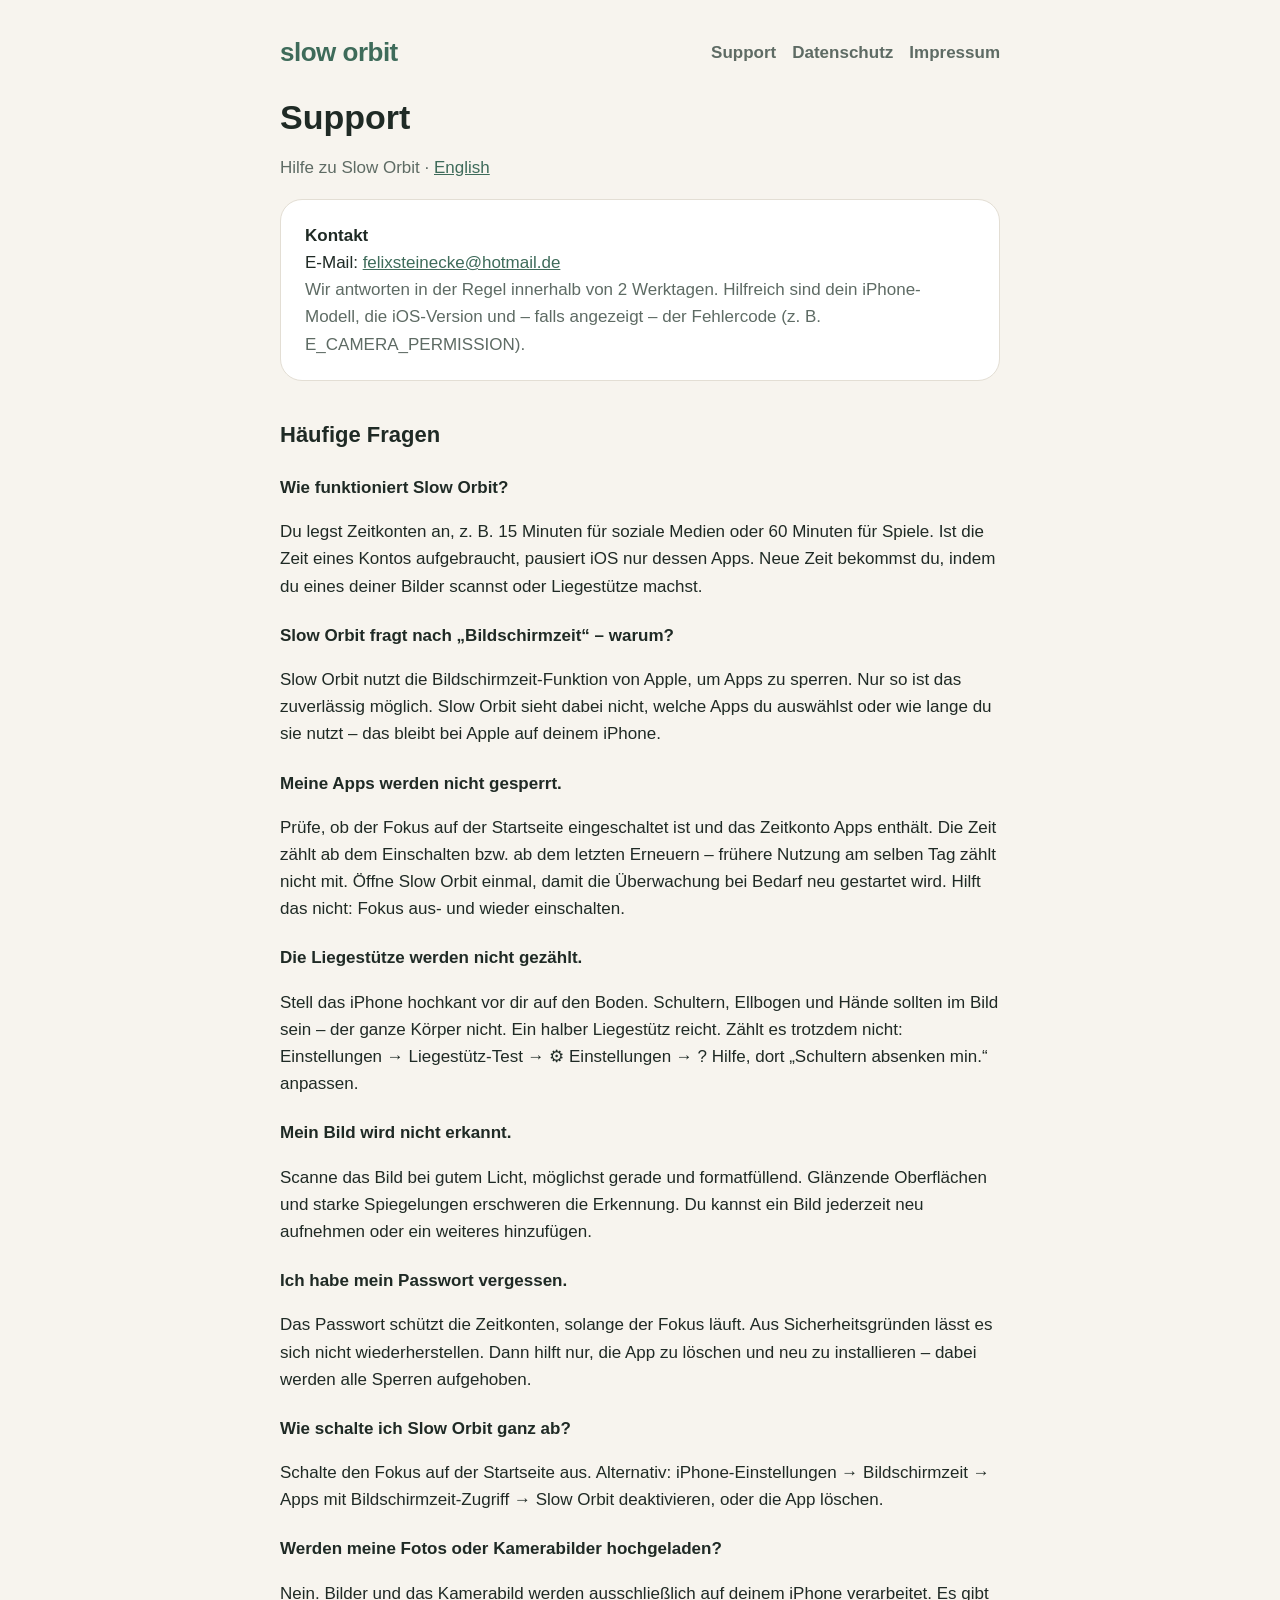
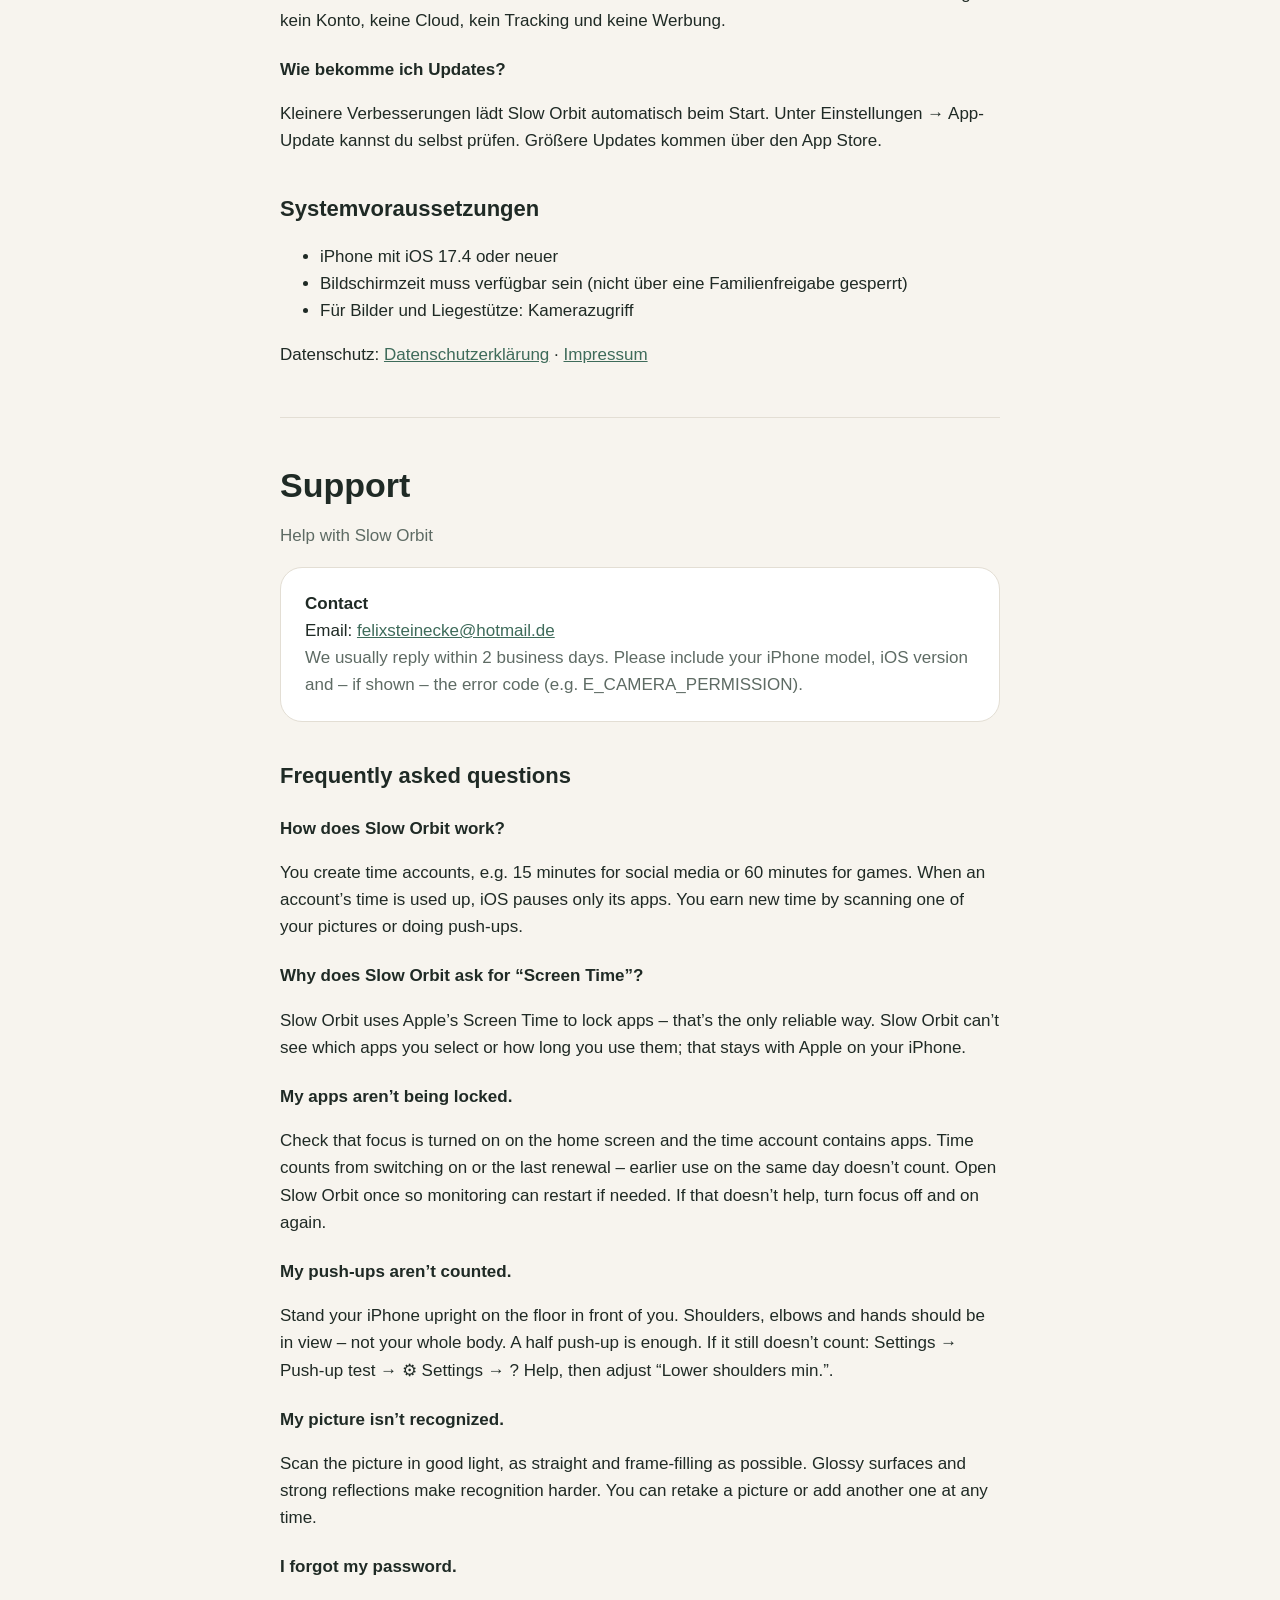
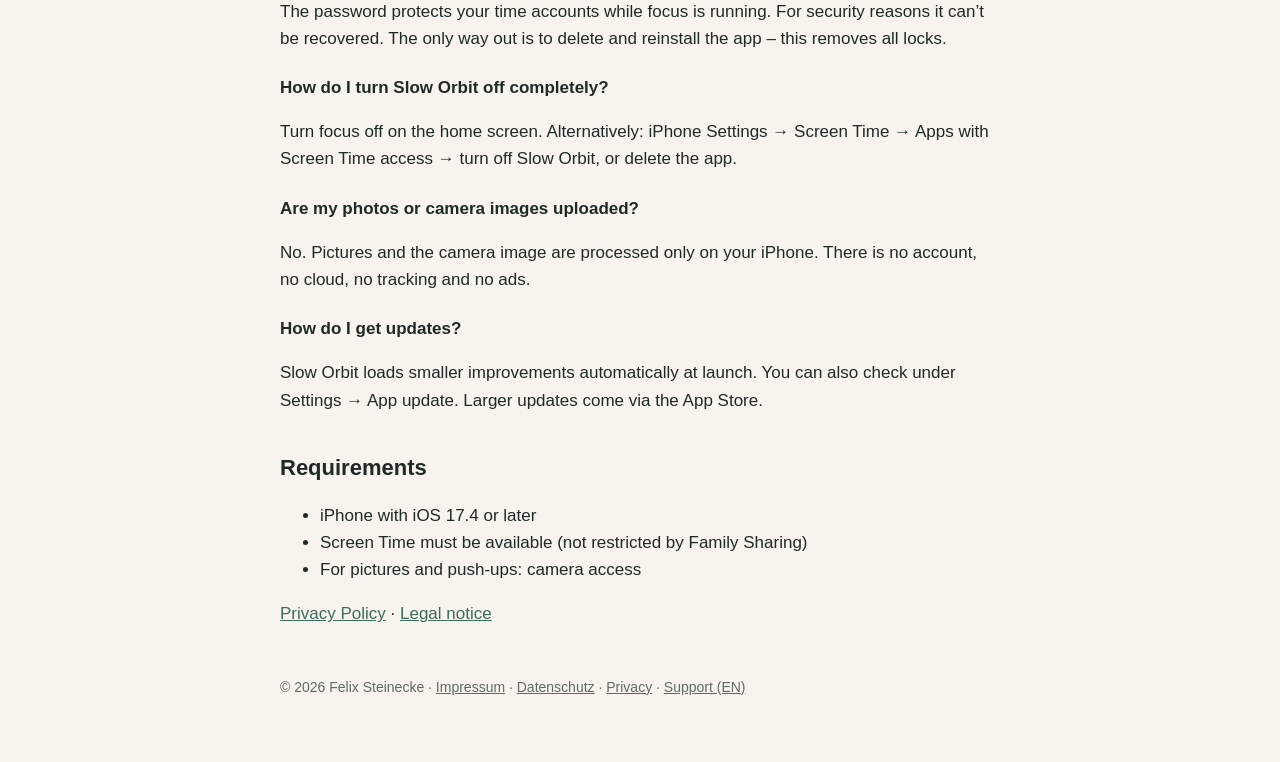
==== support.html @ e61124f1 "Add files via upload" ====
<!DOCTYPE html>
<html lang="de"><head><meta charset="utf-8"><meta name="viewport" content="width=device-width,initial-scale=1">
<title>Support – Slow Orbit</title><meta name="description" content="Slow Orbit – weniger Handy, mehr Leben."><link rel="stylesheet" href="style.css"><link rel="icon" href="icon.png"></head>
<body><main>
<header><a class="logo" href="index.html">slow orbit</a><nav><a href="support.html">Support</a><a href="datenschutz.html">Datenschutz</a><a href="impressum.html">Impressum</a></nav></header>
<h1>Support</h1><p class="mute">Hilfe zu Slow Orbit · <a href="#en">English</a></p>
<div class="card"><b>Kontakt</b><br>E-Mail: <a href="mailto:felixsteinecke@hotmail.de">felixsteinecke@hotmail.de</a><br><span class="mute">Wir antworten in der Regel innerhalb von 2 Werktagen. Hilfreich sind dein iPhone-Modell, die iOS-Version und – falls angezeigt – der Fehlercode (z. B. E_CAMERA_PERMISSION).</span></div>
<h2>Häufige Fragen</h2><h3>Wie funktioniert Slow Orbit?</h3><p>Du legst Zeitkonten an, z. B. 15 Minuten für soziale Medien oder 60 Minuten für Spiele. Ist die Zeit eines Kontos aufgebraucht, pausiert iOS nur dessen Apps. Neue Zeit bekommst du, indem du eines deiner Bilder scannst oder Liegestütze machst.</p><h3>Slow Orbit fragt nach „Bildschirmzeit“ – warum?</h3><p>Slow Orbit nutzt die Bildschirmzeit-Funktion von Apple, um Apps zu sperren. Nur so ist das zuverlässig möglich. Slow Orbit sieht dabei nicht, welche Apps du auswählst oder wie lange du sie nutzt – das bleibt bei Apple auf deinem iPhone.</p><h3>Meine Apps werden nicht gesperrt.</h3><p>Prüfe, ob der Fokus auf der Startseite eingeschaltet ist und das Zeitkonto Apps enthält. Die Zeit zählt ab dem Einschalten bzw. ab dem letzten Erneuern – frühere Nutzung am selben Tag zählt nicht mit. Öffne Slow Orbit einmal, damit die Überwachung bei Bedarf neu gestartet wird. Hilft das nicht: Fokus aus- und wieder einschalten.</p><h3>Die Liegestütze werden nicht gezählt.</h3><p>Stell das iPhone hochkant vor dir auf den Boden. Schultern, Ellbogen und Hände sollten im Bild sein – der ganze Körper nicht. Ein halber Liegestütz reicht. Zählt es trotzdem nicht: Einstellungen → Liegestütz-Test → ⚙︎ Einstellungen → ? Hilfe, dort „Schultern absenken min.“ anpassen.</p><h3>Mein Bild wird nicht erkannt.</h3><p>Scanne das Bild bei gutem Licht, möglichst gerade und formatfüllend. Glänzende Oberflächen und starke Spiegelungen erschweren die Erkennung. Du kannst ein Bild jederzeit neu aufnehmen oder ein weiteres hinzufügen.</p><h3>Ich habe mein Passwort vergessen.</h3><p>Das Passwort schützt die Zeitkonten, solange der Fokus läuft. Aus Sicherheitsgründen lässt es sich nicht wiederherstellen. Dann hilft nur, die App zu löschen und neu zu installieren – dabei werden alle Sperren aufgehoben.</p><h3>Wie schalte ich Slow Orbit ganz ab?</h3><p>Schalte den Fokus auf der Startseite aus. Alternativ: iPhone-Einstellungen → Bildschirmzeit → Apps mit Bildschirmzeit-Zugriff → Slow Orbit deaktivieren, oder die App löschen.</p><h3>Werden meine Fotos oder Kamerabilder hochgeladen?</h3><p>Nein. Bilder und das Kamerabild werden ausschließlich auf deinem iPhone verarbeitet. Es gibt kein Konto, keine Cloud, kein Tracking und keine Werbung.</p><h3>Wie bekomme ich Updates?</h3><p>Kleinere Verbesserungen lädt Slow Orbit automatisch beim Start. Unter Einstellungen → App-Update kannst du selbst prüfen. Größere Updates kommen über den App Store.</p>
<h2>Systemvoraussetzungen</h2><ul><li>iPhone mit iOS 17.4 oder neuer</li><li>Bildschirmzeit muss verfügbar sein (nicht über eine Familienfreigabe gesperrt)</li><li>Für Bilder und Liegestütze: Kamerazugriff</li></ul>
<p>Datenschutz: <a href="datenschutz.html">Datenschutzerklärung</a> · <a href="impressum.html">Impressum</a></p>
<hr><h1 id="en">Support</h1><p class="mute">Help with Slow Orbit</p>
<div class="card"><b>Contact</b><br>Email: <a href="mailto:felixsteinecke@hotmail.de">felixsteinecke@hotmail.de</a><br><span class="mute">We usually reply within 2 business days. Please include your iPhone model, iOS version and – if shown – the error code (e.g. E_CAMERA_PERMISSION).</span></div>
<h2>Frequently asked questions</h2><h3>How does Slow Orbit work?</h3><p>You create time accounts, e.g. 15 minutes for social media or 60 minutes for games. When an account’s time is used up, iOS pauses only its apps. You earn new time by scanning one of your pictures or doing push-ups.</p><h3>Why does Slow Orbit ask for “Screen Time”?</h3><p>Slow Orbit uses Apple’s Screen Time to lock apps – that’s the only reliable way. Slow Orbit can’t see which apps you select or how long you use them; that stays with Apple on your iPhone.</p><h3>My apps aren’t being locked.</h3><p>Check that focus is turned on on the home screen and the time account contains apps. Time counts from switching on or the last renewal – earlier use on the same day doesn’t count. Open Slow Orbit once so monitoring can restart if needed. If that doesn’t help, turn focus off and on again.</p><h3>My push-ups aren’t counted.</h3><p>Stand your iPhone upright on the floor in front of you. Shoulders, elbows and hands should be in view – not your whole body. A half push-up is enough. If it still doesn’t count: Settings → Push-up test → ⚙︎ Settings → ? Help, then adjust “Lower shoulders min.”.</p><h3>My picture isn’t recognized.</h3><p>Scan the picture in good light, as straight and frame-filling as possible. Glossy surfaces and strong reflections make recognition harder. You can retake a picture or add another one at any time.</p><h3>I forgot my password.</h3><p>The password protects your time accounts while focus is running. For security reasons it can’t be recovered. The only way out is to delete and reinstall the app – this removes all locks.</p><h3>How do I turn Slow Orbit off completely?</h3><p>Turn focus off on the home screen. Alternatively: iPhone Settings → Screen Time → Apps with Screen Time access → turn off Slow Orbit, or delete the app.</p><h3>Are my photos or camera images uploaded?</h3><p>No. Pictures and the camera image are processed only on your iPhone. There is no account, no cloud, no tracking and no ads.</p><h3>How do I get updates?</h3><p>Slow Orbit loads smaller improvements automatically at launch. You can also check under Settings → App update. Larger updates come via the App Store.</p>
<h2>Requirements</h2><ul><li>iPhone with iOS 17.4 or later</li><li>Screen Time must be available (not restricted by Family Sharing)</li><li>For pictures and push-ups: camera access</li></ul>
<p><a href="datenschutz.html#en">Privacy Policy</a> · <a href="impressum.html#en">Legal notice</a></p>
<footer>© 2026 Felix Steinecke · <a href="impressum.html">Impressum</a> · <a href="datenschutz.html">Datenschutz</a> · <a href="datenschutz.html#en">Privacy</a> · <a href="support.html#en">Support (EN)</a></footer>
</main></body></html>
---- style.css ----
:root{--bg:#F7F4EE;--card:#fff;--ink:#1F2A25;--mute:#5E6B64;--accent:#3E6B5A;--line:#E3DED4}
@media (prefers-color-scheme:dark){:root{--bg:#111715;--card:#1A2320;--ink:#EEF2EE;--mute:#A7B4AC;--accent:#8FC1A9;--line:#2A3530}}
*{box-sizing:border-box}html{-webkit-text-size-adjust:100%}
body{margin:0;background:var(--bg);color:var(--ink);font:17px/1.6 -apple-system,BlinkMacSystemFont,"Segoe UI",Roboto,Helvetica,Arial,sans-serif}
main{max-width:760px;margin:0 auto;padding:32px 20px 64px}
header{display:flex;align-items:center;justify-content:space-between;gap:12px;flex-wrap:wrap;margin-bottom:24px}
.logo{font-weight:800;font-size:26px;color:var(--accent);text-decoration:none;letter-spacing:-.5px}
nav a{color:var(--mute);text-decoration:none;margin-left:16px;font-weight:600}nav a:hover{color:var(--accent)}
h1{font-size:34px;line-height:1.15;margin:8px 0 8px}h2{font-size:22px;margin:36px 0 8px}h3{font-size:17px;margin:22px 0 4px}
.card{background:var(--card);border:1px solid var(--line);border-radius:22px;padding:22px 24px;margin:18px 0}
.mute{color:var(--mute)}a{color:var(--accent)}mark{background:#FFE58A;color:#000;padding:0 3px;border-radius:4px}
.lang{display:inline-block;margin:6px 0 0;font-weight:700}hr{border:0;border-top:1px solid var(--line);margin:48px 0}
footer{margin-top:48px;color:var(--mute);font-size:14px}footer a{color:var(--mute)}
.btn{display:inline-block;background:var(--accent);color:var(--bg);text-decoration:none;font-weight:700;padding:12px 18px;border-radius:14px;margin:6px 8px 0 0}
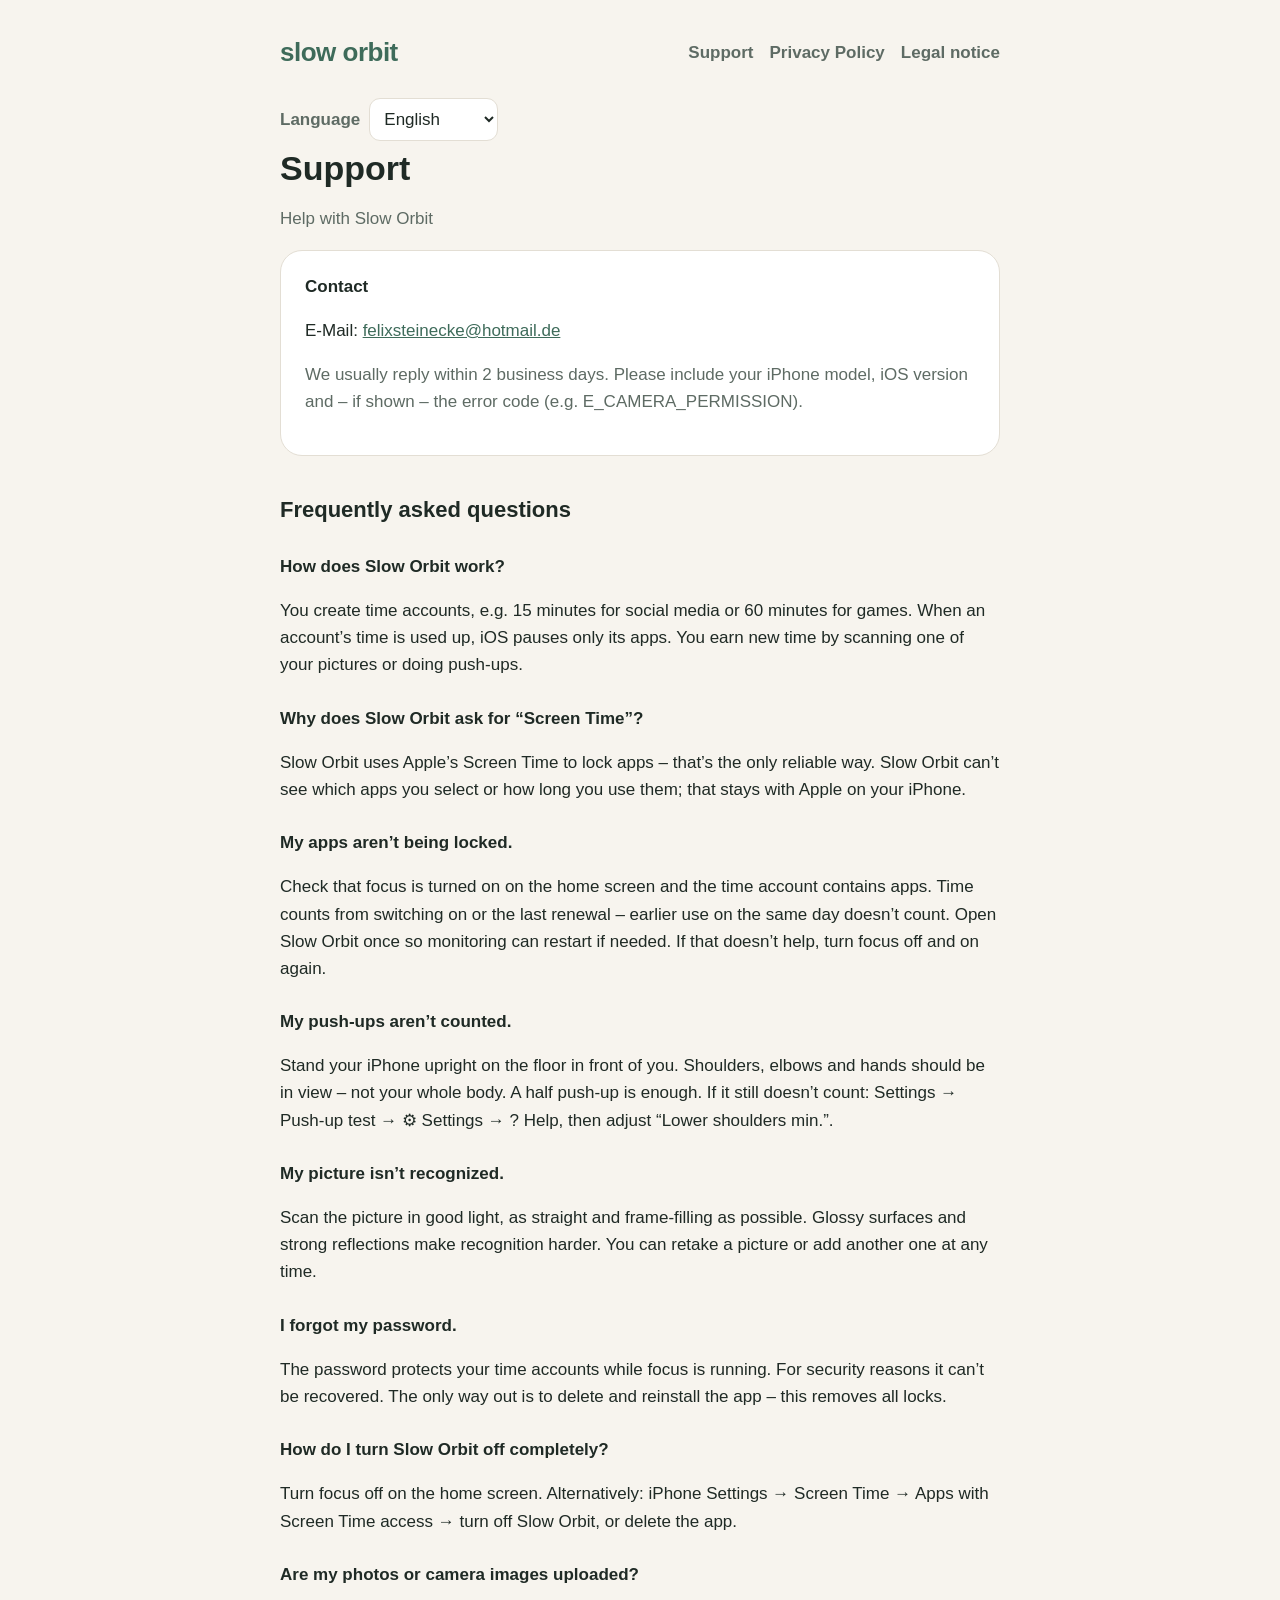
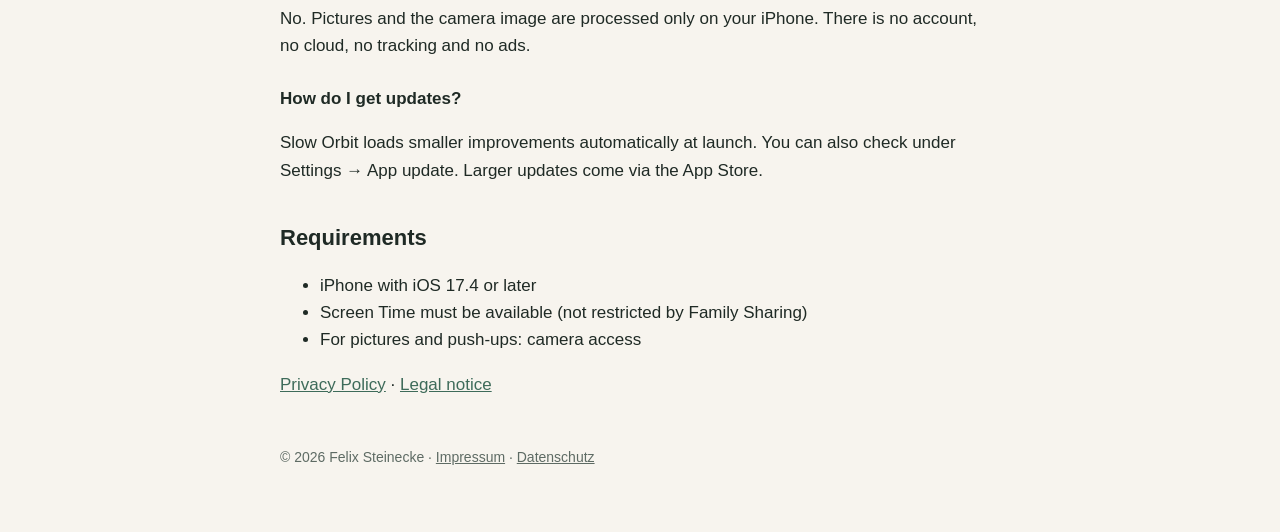
==== commit 5af6a9c7: "Add files via upload" ====
--- a/support.html
+++ b/support.html
@@ -1,17 +1,105 @@
-<!DOCTYPE html>
-<html lang="de"><head><meta charset="utf-8"><meta name="viewport" content="width=device-width,initial-scale=1">
-<title>Support – Slow Orbit</title><meta name="description" content="Slow Orbit – weniger Handy, mehr Leben."><link rel="stylesheet" href="style.css"><link rel="icon" href="icon.png"></head>
+<!doctype html>
+<html lang="de">
+<head>
+<meta charset="utf-8">
+<meta name="viewport" content="width=device-width, initial-scale=1">
+<meta name="description" content="Support und häufige Fragen zu Slow Orbit.">
+<title>Support – Slow Orbit</title>
+<link rel="stylesheet" href="style.css">
+<link rel="icon" href="icon.png">
+<style>
+.language-picker {display:flex;align-items:center;gap:9px;flex-wrap:wrap;margin-top:8px}
+.language-picker label {font-weight:600;color:var(--mute)}
+.language-picker select {max-width:100%;background:var(--card);color:var(--ink);border:1px solid var(--line);border-radius:11px;padding:10px;font:inherit}
+#faq-list h3 {margin-top:26px}
+#loading {color:var(--mute)}
+</style>
+</head>
 <body><main>
-<header><a class="logo" href="index.html">slow orbit</a><nav><a href="support.html">Support</a><a href="datenschutz.html">Datenschutz</a><a href="impressum.html">Impressum</a></nav></header>
-<h1>Support</h1><p class="mute">Hilfe zu Slow Orbit · <a href="#en">English</a></p>
-<div class="card"><b>Kontakt</b><br>E-Mail: <a href="mailto:felixsteinecke@hotmail.de">felixsteinecke@hotmail.de</a><br><span class="mute">Wir antworten in der Regel innerhalb von 2 Werktagen. Hilfreich sind dein iPhone-Modell, die iOS-Version und – falls angezeigt – der Fehlercode (z. B. E_CAMERA_PERMISSION).</span></div>
-<h2>Häufige Fragen</h2><h3>Wie funktioniert Slow Orbit?</h3><p>Du legst Zeitkonten an, z. B. 15 Minuten für soziale Medien oder 60 Minuten für Spiele. Ist die Zeit eines Kontos aufgebraucht, pausiert iOS nur dessen Apps. Neue Zeit bekommst du, indem du eines deiner Bilder scannst oder Liegestütze machst.</p><h3>Slow Orbit fragt nach „Bildschirmzeit“ – warum?</h3><p>Slow Orbit nutzt die Bildschirmzeit-Funktion von Apple, um Apps zu sperren. Nur so ist das zuverlässig möglich. Slow Orbit sieht dabei nicht, welche Apps du auswählst oder wie lange du sie nutzt – das bleibt bei Apple auf deinem iPhone.</p><h3>Meine Apps werden nicht gesperrt.</h3><p>Prüfe, ob der Fokus auf der Startseite eingeschaltet ist und das Zeitkonto Apps enthält. Die Zeit zählt ab dem Einschalten bzw. ab dem letzten Erneuern – frühere Nutzung am selben Tag zählt nicht mit. Öffne Slow Orbit einmal, damit die Überwachung bei Bedarf neu gestartet wird. Hilft das nicht: Fokus aus- und wieder einschalten.</p><h3>Die Liegestütze werden nicht gezählt.</h3><p>Stell das iPhone hochkant vor dir auf den Boden. Schultern, Ellbogen und Hände sollten im Bild sein – der ganze Körper nicht. Ein halber Liegestütz reicht. Zählt es trotzdem nicht: Einstellungen → Liegestütz-Test → ⚙︎ Einstellungen → ? Hilfe, dort „Schultern absenken min.“ anpassen.</p><h3>Mein Bild wird nicht erkannt.</h3><p>Scanne das Bild bei gutem Licht, möglichst gerade und formatfüllend. Glänzende Oberflächen und starke Spiegelungen erschweren die Erkennung. Du kannst ein Bild jederzeit neu aufnehmen oder ein weiteres hinzufügen.</p><h3>Ich habe mein Passwort vergessen.</h3><p>Das Passwort schützt die Zeitkonten, solange der Fokus läuft. Aus Sicherheitsgründen lässt es sich nicht wiederherstellen. Dann hilft nur, die App zu löschen und neu zu installieren – dabei werden alle Sperren aufgehoben.</p><h3>Wie schalte ich Slow Orbit ganz ab?</h3><p>Schalte den Fokus auf der Startseite aus. Alternativ: iPhone-Einstellungen → Bildschirmzeit → Apps mit Bildschirmzeit-Zugriff → Slow Orbit deaktivieren, oder die App löschen.</p><h3>Werden meine Fotos oder Kamerabilder hochgeladen?</h3><p>Nein. Bilder und das Kamerabild werden ausschließlich auf deinem iPhone verarbeitet. Es gibt kein Konto, keine Cloud, kein Tracking und keine Werbung.</p><h3>Wie bekomme ich Updates?</h3><p>Kleinere Verbesserungen lädt Slow Orbit automatisch beim Start. Unter Einstellungen → App-Update kannst du selbst prüfen. Größere Updates kommen über den App Store.</p>
-<h2>Systemvoraussetzungen</h2><ul><li>iPhone mit iOS 17.4 oder neuer</li><li>Bildschirmzeit muss verfügbar sein (nicht über eine Familienfreigabe gesperrt)</li><li>Für Bilder und Liegestütze: Kamerazugriff</li></ul>
-<p>Datenschutz: <a href="datenschutz.html">Datenschutzerklärung</a> · <a href="impressum.html">Impressum</a></p>
-<hr><h1 id="en">Support</h1><p class="mute">Help with Slow Orbit</p>
-<div class="card"><b>Contact</b><br>Email: <a href="mailto:felixsteinecke@hotmail.de">felixsteinecke@hotmail.de</a><br><span class="mute">We usually reply within 2 business days. Please include your iPhone model, iOS version and – if shown – the error code (e.g. E_CAMERA_PERMISSION).</span></div>
-<h2>Frequently asked questions</h2><h3>How does Slow Orbit work?</h3><p>You create time accounts, e.g. 15 minutes for social media or 60 minutes for games. When an account’s time is used up, iOS pauses only its apps. You earn new time by scanning one of your pictures or doing push-ups.</p><h3>Why does Slow Orbit ask for “Screen Time”?</h3><p>Slow Orbit uses Apple’s Screen Time to lock apps – that’s the only reliable way. Slow Orbit can’t see which apps you select or how long you use them; that stays with Apple on your iPhone.</p><h3>My apps aren’t being locked.</h3><p>Check that focus is turned on on the home screen and the time account contains apps. Time counts from switching on or the last renewal – earlier use on the same day doesn’t count. Open Slow Orbit once so monitoring can restart if needed. If that doesn’t help, turn focus off and on again.</p><h3>My push-ups aren’t counted.</h3><p>Stand your iPhone upright on the floor in front of you. Shoulders, elbows and hands should be in view – not your whole body. A half push-up is enough. If it still doesn’t count: Settings → Push-up test → ⚙︎ Settings → ? Help, then adjust “Lower shoulders min.”.</p><h3>My picture isn’t recognized.</h3><p>Scan the picture in good light, as straight and frame-filling as possible. Glossy surfaces and strong reflections make recognition harder. You can retake a picture or add another one at any time.</p><h3>I forgot my password.</h3><p>The password protects your time accounts while focus is running. For security reasons it can’t be recovered. The only way out is to delete and reinstall the app – this removes all locks.</p><h3>How do I turn Slow Orbit off completely?</h3><p>Turn focus off on the home screen. Alternatively: iPhone Settings → Screen Time → Apps with Screen Time access → turn off Slow Orbit, or delete the app.</p><h3>Are my photos or camera images uploaded?</h3><p>No. Pictures and the camera image are processed only on your iPhone. There is no account, no cloud, no tracking and no ads.</p><h3>How do I get updates?</h3><p>Slow Orbit loads smaller improvements automatically at launch. You can also check under Settings → App update. Larger updates come via the App Store.</p>
-<h2>Requirements</h2><ul><li>iPhone with iOS 17.4 or later</li><li>Screen Time must be available (not restricted by Family Sharing)</li><li>For pictures and push-ups: camera access</li></ul>
-<p><a href="datenschutz.html#en">Privacy Policy</a> · <a href="impressum.html#en">Legal notice</a></p>
-<footer>© 2026 Felix Steinecke · <a href="impressum.html">Impressum</a> · <a href="datenschutz.html">Datenschutz</a> · <a href="datenschutz.html#en">Privacy</a> · <a href="support.html#en">Support (EN)</a></footer>
-</main></body></html>+<header><a class="logo" href="index.html">slow orbit</a><nav><a href="support.html">Support</a><a id="nav-privacy" href="datenschutz.html">Datenschutz</a><a id="nav-legal" href="impressum.html">Impressum</a></nav></header>
+<div class="language-picker"><label id="language-label" for="language">Sprache</label><select id="language" aria-label="Sprache wählen"></select></div>
+<h1>Support</h1>
+<p class="mute" id="help">Hilfe zu Slow Orbit</p>
+<div class="card"><b id="contact">Kontakt</b><p><span>E-Mail: </span><a href="mailto:felixsteinecke@hotmail.de">felixsteinecke@hotmail.de</a></p><p class="mute" id="reply">Bitte gib das iPhone-Modell, die iOS-Version und gegebenenfalls einen Fehlercode an.</p></div>
+<section><h2 id="faq">Häufige Fragen</h2><div id="faq-list" aria-live="polite"><p id="loading">Inhalte werden geladen …</p></div></section>
+<section><h2 id="requirements">Systemvoraussetzungen</h2><ul id="requirements-list"></ul></section>
+<p><a id="privacy" href="datenschutz.html">Datenschutzerklärung</a> · <a id="legal" href="impressum.html">Impressum</a></p>
+<footer>© 2026 Felix Steinecke · <a href="impressum.html">Impressum</a> · <a href="datenschutz.html">Datenschutz</a></footer>
+<script>
+(() => {
+  'use strict';
+  // Only show languages with complete translated FAQ files. Other browser
+  // languages fall back to English; German remains the default.
+  const languages = {
+    'de': 'Deutsch', 'en': 'English', 'fr': 'Français', 'es': 'Español',
+    'it': 'Italiano', 'pt': 'Português', 'nl': 'Nederlands', 'pl': 'Polski',
+    'tr': 'Türkçe', 'ru': 'Русский', 'ja': '日本語', 'zh-Hans': '简体中文'
+  };
+  const picker = document.getElementById('language');
+  const params = new URLSearchParams(location.search);
+  function normalise(input) {
+    const s = String(input || '').replace(/_/g,'-').toLowerCase();
+    if (s.startsWith('zh')) return 'zh-Hans';
+    const base = s.split('-')[0];
+    return Object.hasOwn(languages, base) ? base : 'en';
+  }
+  const explicit = params.has('lang') ? params.get('lang') : null;
+  const initial = explicit ? normalise(explicit) : normalise(navigator.language || 'de');
+  for (const [code, label] of Object.entries(languages)) {
+    const option = new Option(label, code);
+    picker.add(option);
+  }
+  function set(id, value) {document.getElementById(id).textContent = value;}
+  function render(data, code) {
+    document.documentElement.lang = code;
+    document.documentElement.dir = 'ltr';
+    picker.value = code;
+    set('language-label', data.language);
+    set('help', data.help);
+    set('contact', data.contact);
+    set('reply', data.reply);
+    set('faq', data.faq);
+    set('requirements', data.requirements);
+    set('privacy', data.privacy);
+    set('legal', data.legal);
+    set('nav-privacy', data.privacy);
+    set('nav-legal', data.legal);
+    const anchor = code === 'de' ? '' : '#en';
+    document.getElementById('privacy').href = 'datenschutz.html'+anchor;
+    document.getElementById('nav-privacy').href = 'datenschutz.html'+anchor;
+    document.getElementById('legal').href = 'impressum.html'+anchor;
+    document.getElementById('nav-legal').href = 'impressum.html'+anchor;
+    document.getElementById('faq-list').replaceChildren(...data.qa.flatMap(([question, answer]) => {
+      const h = document.createElement('h3'); h.textContent = question;
+      const p = document.createElement('p'); p.textContent = answer;
+      return [h,p];
+    }));
+    document.getElementById('requirements-list').replaceChildren(...data.req.map(item => {
+      const li = document.createElement('li'); li.textContent = item; return li;
+    }));
+  }
+  async function load(code) {
+    try {
+      const response = await fetch(`locales/${encodeURIComponent(code)}.json`, {cache:'no-cache'});
+      if (!response.ok) throw new Error(`HTTP ${response.status}`);
+      const data = await response.json();
+      if (!Array.isArray(data.qa) || data.qa.length !== 9 || !Array.isArray(data.req)) throw new Error('Missing content');
+      render(data,code);
+    } catch (err) {
+      console.error('Could not load support translation:', err);
+      if (code !== 'de') return load('de');
+      document.getElementById('faq-list').textContent = 'Die Support-Inhalte konnten nicht geladen werden. Bitte versuche es erneut oder schreibe uns eine E-Mail.';
+    }
+  }
+  picker.addEventListener('change', () => {
+    const chosen = picker.value;
+    const url = new URL(location.href);
+    url.searchParams.set('lang', chosen);
+    history.replaceState(null,'',url);
+    load(chosen);
+  });
+  load(initial);
+})();
+</script>
+<noscript>Bitte aktiviere JavaScript, um die Support-FAQ anzuzeigen. Kontakt: felixsteinecke@hotmail.de</noscript>
+</main></body></html>
